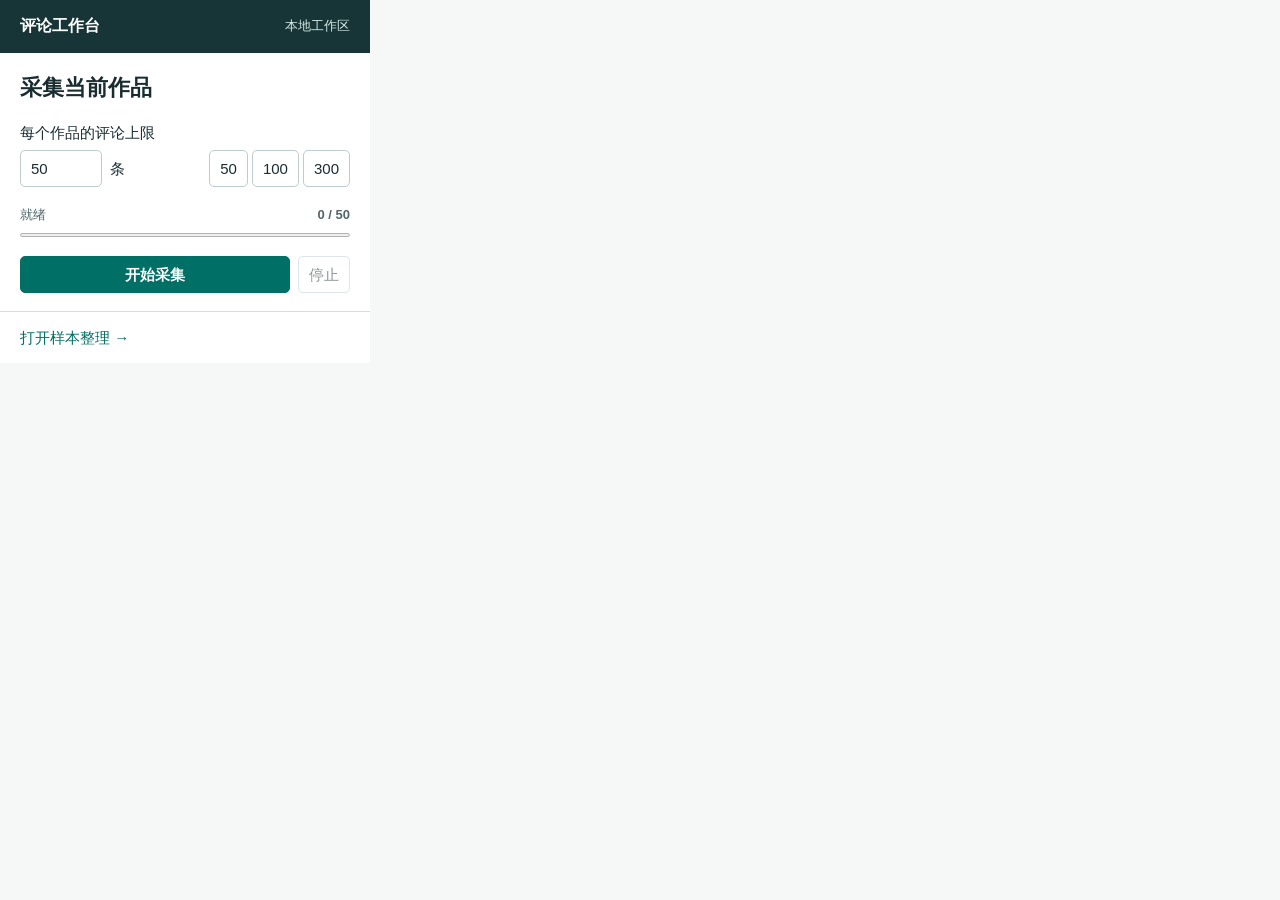
==== extension/popup.html @ 13681831 "发布评论工作台：支持抖音视频与知乎文章、回答" ====
<!doctype html><html lang="zh-CN"><head><meta charset="utf-8"><title>当前作品采集</title><link rel="stylesheet" href="ui.css"></head>
<body class="popup"><header><strong class="brand">评论工作台</strong><small>本地工作区</small></header>
<main><h1 id="heading">采集当前作品</h1><label for="limit">每个作品的评论上限</label>
<div class="settings"><input id="limit" type="number" min="1" max="1000" step="1" value="50" required><span>条</span><div class="presets"><button data-n="50">50</button><button data-n="100">100</button><button data-n="300">300</button></div></div>
<div class="meter"><span id="phase">就绪</span><b id="count">0 / 50</b></div><progress id="bar" value="0" max="50"></progress>
<div class="actions"><button class="primary" id="start">开始采集</button><button id="stop" disabled>停止</button></div>
<output id="msg" role="status"></output></main><footer><button class="link" id="review">打开样本整理 →</button></footer><script src="sites.js"></script><script src="popup.js"></script></body></html>
---- extension/ui.css ----
:root{color-scheme:light;--ink:#192d30;--muted:#52666b;--line:#d3dedf;--brand:#006f65;font:15px/1.55 "Segoe UI","Microsoft YaHei",sans-serif;color:var(--ink);background:#f6f8f8}*{box-sizing:border-box}body{margin:0}button,input,select{font:inherit}button,input,select{border:1px solid #bdccce;border-radius:5px;background:white;padding:6px 10px;color:var(--ink)}button{cursor:pointer}button:hover{border-color:var(--brand);background:#eff7f5}button:disabled{cursor:default;opacity:.5}button:focus-visible,input:focus-visible,select:focus-visible{outline:3px solid #268b9e;outline-offset:2px}.primary,.primary:hover{background:var(--brand);color:white;border-color:var(--brand);font-weight:650}.link{border:0;background:transparent;color:var(--brand);padding-left:0}.popup{width:370px;background:white}.popup header,.workspace header{display:flex;justify-content:space-between;align-items:center;gap:16px;background:#173536;color:white;padding:14px 20px}.brand{font-size:16px}.popup header small,.workspace header small{color:#d3e9e6}.popup main,.popup footer{padding:18px 20px}.popup footer{border-top:1px solid var(--line);padding-block:8px}.popup h1{font-size:22px;margin:0 0 16px}.settings,.actions,.meter,.controls,.summary{display:flex;align-items:center;gap:8px;flex-wrap:wrap}.settings{margin:6px 0 18px}.settings input{width:82px}.presets{margin-left:auto}.presets button{margin-left:4px}.meter{justify-content:space-between;font-size:13px;color:var(--muted)}progress{width:100%;height:8px;accent-color:var(--brand);margin:5px 0 14px}.actions .primary{flex:1}output{display:block;color:#984c23}.workspace main{max-width:1080px;margin:auto;padding:24px clamp(14px,3%,40px)}h1{font-size:25px;margin:0 0 6px}h2{font-size:17px;margin:0;overflow-wrap:anywhere}.summary{color:var(--muted);margin-bottom:18px}.controls{border-block:1px solid var(--line);padding:12px 0}.controls input{flex:1;min-width:150px}article{background:white;margin-top:18px;padding:16px;border:1px solid var(--line);border-radius:6px}small{color:var(--muted)}ul{list-style:none;padding:0;margin:8px 0}li{padding:10px 0;border-top:1px solid var(--line);display:grid;grid-template-columns:minmax(0,1fr) auto;align-items:start;gap:6px 12px}.text{white-space:pre-wrap;overflow-wrap:anywhere}.coding{grid-column:1/-1;display:flex;gap:8px;align-items:center;flex-wrap:wrap}.coding input{flex:1;max-width:520px;min-width:140px}.empty{padding:30px;text-align:center;color:var(--muted)}
summary{cursor:pointer;overflow-wrap:anywhere}summary small{display:block;margin-left:18px}.danger{color:#982a33}dialog{border:1px solid #bdccce;border-radius:6px;min-width:min(350px,86vw)}dialog form,.typeRow{display:flex;align-items:center;justify-content:space-between;gap:8px;padding:6px 0}.typeRow input{min-width:0}.workspace li div{overflow-wrap:anywhere;white-space:pre-wrap}
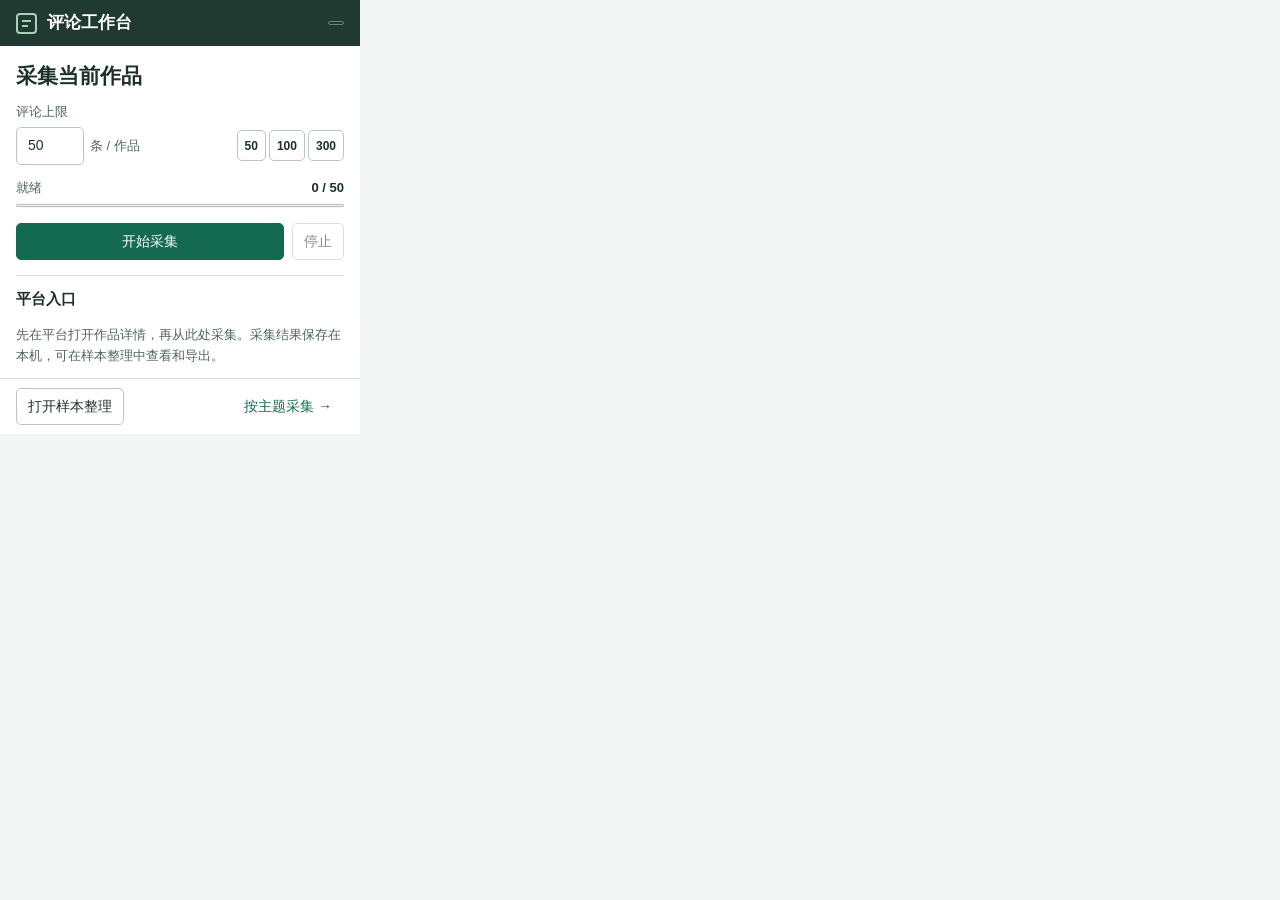
==== commit bf9aa02b: "支持五平台评论层级、来源整理与主题检索队列" ====
--- a/extension/popup.html
+++ b/extension/popup.html
@@ -1,7 +1,19 @@
-<!doctype html><html lang="zh-CN"><head><meta charset="utf-8"><title>当前作品采集</title><link rel="stylesheet" href="ui.css"></head>
-<body class="popup"><header><strong class="brand">评论工作台</strong><small>本地工作区</small></header>
-<main><h1 id="heading">采集当前作品</h1><label for="limit">每个作品的评论上限</label>
-<div class="settings"><input id="limit" type="number" min="1" max="1000" step="1" value="50" required><span>条</span><div class="presets"><button data-n="50">50</button><button data-n="100">100</button><button data-n="300">300</button></div></div>
-<div class="meter"><span id="phase">就绪</span><b id="count">0 / 50</b></div><progress id="bar" value="0" max="50"></progress>
-<div class="actions"><button class="primary" id="start">开始采集</button><button id="stop" disabled>停止</button></div>
-<output id="msg" role="status"></output></main><footer><button class="link" id="review">打开样本整理 →</button></footer><script src="sites.js"></script><script src="popup.js"></script></body></html>
+<!doctype html>
+<html lang="zh-CN">
+<head><meta charset="utf-8"><meta name="viewport" content="width=device-width,initial-scale=1"><title>当前作品采集</title><link rel="stylesheet" href="ui.css"></head>
+<body class="popup"><header class="topbar"><div class="topinner">
+  <strong class="brand"><i class="brandMark" aria-hidden="true"></i>评论工作台</strong><span id="version" class="version"></span>
+</div></header>
+<main>
+  <section aria-label="当前采集"><h1 id="heading">采集当前作品</h1>
+    <label for="limit">评论上限</label><div class="settings"><input id="limit" type="number" min="1" max="1000" step="1" value="50" required><span>条 / 作品</span><div class="presets"><button data-n="50">50</button><button data-n="100">100</button><button data-n="300">300</button></div></div>
+    <div class="meter"><span id="phase">就绪</span><b id="count">0 / 50</b></div><progress id="bar" aria-label="采集进度" value="0" max="50"></progress>
+    <div class="actions"><button class="primary" id="start">开始采集</button><button id="stop" disabled>停止</button></div>
+    <output id="msg" role="status"></output>
+  </section>
+  <section class="platformSection" aria-labelledby="platformHeading"><h2 id="platformHeading">平台入口</h2><div id="platformLinks" class="platformLinks"></div>
+    <p>先在平台打开作品详情，再从此处采集。采集结果保存在本机，可在样本整理中查看和导出。</p>
+  </section>
+</main>
+<footer><button id="review">打开样本整理</button><button id="openTopic" class="quiet">按主题采集 <span aria-hidden="true">→</span></button></footer>
+<script src="sites.js"></script><script src="popup.js"></script></body></html>
--- a/extension/ui.css
+++ b/extension/ui.css
@@ -1,2 +1,130 @@
-:root{color-scheme:light;--ink:#192d30;--muted:#52666b;--line:#d3dedf;--brand:#006f65;font:15px/1.55 "Segoe UI","Microsoft YaHei",sans-serif;color:var(--ink);background:#f6f8f8}*{box-sizing:border-box}body{margin:0}button,input,select{font:inherit}button,input,select{border:1px solid #bdccce;border-radius:5px;background:white;padding:6px 10px;color:var(--ink)}button{cursor:pointer}button:hover{border-color:var(--brand);background:#eff7f5}button:disabled{cursor:default;opacity:.5}button:focus-visible,input:focus-visible,select:focus-visible{outline:3px solid #268b9e;outline-offset:2px}.primary,.primary:hover{background:var(--brand);color:white;border-color:var(--brand);font-weight:650}.link{border:0;background:transparent;color:var(--brand);padding-left:0}.popup{width:370px;background:white}.popup header,.workspace header{display:flex;justify-content:space-between;align-items:center;gap:16px;background:#173536;color:white;padding:14px 20px}.brand{font-size:16px}.popup header small,.workspace header small{color:#d3e9e6}.popup main,.popup footer{padding:18px 20px}.popup footer{border-top:1px solid var(--line);padding-block:8px}.popup h1{font-size:22px;margin:0 0 16px}.settings,.actions,.meter,.controls,.summary{display:flex;align-items:center;gap:8px;flex-wrap:wrap}.settings{margin:6px 0 18px}.settings input{width:82px}.presets{margin-left:auto}.presets button{margin-left:4px}.meter{justify-content:space-between;font-size:13px;color:var(--muted)}progress{width:100%;height:8px;accent-color:var(--brand);margin:5px 0 14px}.actions .primary{flex:1}output{display:block;color:#984c23}.workspace main{max-width:1080px;margin:auto;padding:24px clamp(14px,3%,40px)}h1{font-size:25px;margin:0 0 6px}h2{font-size:17px;margin:0;overflow-wrap:anywhere}.summary{color:var(--muted);margin-bottom:18px}.controls{border-block:1px solid var(--line);padding:12px 0}.controls input{flex:1;min-width:150px}article{background:white;margin-top:18px;padding:16px;border:1px solid var(--line);border-radius:6px}small{color:var(--muted)}ul{list-style:none;padding:0;margin:8px 0}li{padding:10px 0;border-top:1px solid var(--line);display:grid;grid-template-columns:minmax(0,1fr) auto;align-items:start;gap:6px 12px}.text{white-space:pre-wrap;overflow-wrap:anywhere}.coding{grid-column:1/-1;display:flex;gap:8px;align-items:center;flex-wrap:wrap}.coding input{flex:1;max-width:520px;min-width:140px}.empty{padding:30px;text-align:center;color:var(--muted)}
-summary{cursor:pointer;overflow-wrap:anywhere}summary small{display:block;margin-left:18px}.danger{color:#982a33}dialog{border:1px solid #bdccce;border-radius:6px;min-width:min(350px,86vw)}dialog form,.typeRow{display:flex;align-items:center;justify-content:space-between;gap:8px;padding:6px 0}.typeRow input{min-width:0}.workspace li div{overflow-wrap:anywhere;white-space:pre-wrap}
+:root{color-scheme:light;--ink:#1e302e;--muted:#51635e;--line:#d7e0dc;--accent:#146951;--tint:#eaf3ee;--paper:#fff;font:14px/1.55 "Segoe UI","Microsoft YaHei",sans-serif;color:var(--ink);background:#f4f6f5}
+*{box-sizing:border-box}
+body{margin:0}
+button,input,select,textarea{font:inherit;color:inherit}
+button,input:not([type=checkbox]),select,textarea{border:1px solid #b9c7c0;border-radius:5px;background:white;padding:7px 11px;min-height:36px;max-width:100%}
+button{cursor:pointer;font-weight:550}
+button:enabled:hover,.quiet:hover{border-color:#689882;background:#edf4ef}
+button:disabled{opacity:.55;cursor:default}
+:is(button,input,select,textarea,a,summary):focus-visible{outline:3px solid #29856d;outline-offset:2px}
+a{color:var(--accent);text-underline-offset:3px}
+button.primary,button.primary:enabled:hover{background:var(--accent);border-color:var(--accent);color:white}
+button.quiet{color:var(--accent);background:transparent;border-color:transparent}
+button.danger{color:#9b3540;background:transparent}
+small{color:var(--muted)}
+.topbar{background:#203a32;color:white}
+.topinner{max-width:1184px;margin:auto;padding:0 32px;min-height:55px;display:flex;align-items:center;gap:30px}
+.brand{display:inline-flex;align-items:center;gap:10px;font-weight:650;font-size:17px;white-space:nowrap}
+.brandMark{width:21px;height:21px;border:2px solid #adcfb7;border-radius:4px;position:relative;display:inline-block}
+.brandMark:before,.brandMark:after{content:"";position:absolute;width:9px;height:2px;background:#adcfb7;left:4px;top:5px}
+.brandMark:after{width:6px;top:10px}
+nav{display:flex;align-items:center;gap:20px;font-size:13px}
+nav a{color:#e1eae3;text-decoration:none}
+nav a:hover{text-decoration:underline}
+.local,.version{margin-left:auto;white-space:nowrap;color:#d2e4d7;font-size:12px}
+.version{font-variant-numeric:tabular-nums;border:1px solid #6e8878;border-radius:4px;padding:1px 7px}
+.workspace main{max-width:1184px;margin:auto;padding:28px 32px 60px}
+.workspace main>section{scroll-margin-top:18px}
+h1,h2,h3,p{margin:0}
+h1{font-size:28px;line-height:1.3;font-weight:700}
+h2{font-size:19px;line-height:1.4}
+.pageHeading,.libraryHead,.maintenance,.actions,.meter,.workHeadline,.workMeta,.workActions,.controls,.settings,.presets,.typeRow,.dialogHead,#addtype,.sourceBadge{display:flex;align-items:center;gap:8px}
+.pageHeading,.libraryHead,.maintenance,.meter,.dialogHead{justify-content:space-between}
+.kicker{color:var(--accent);font-size:12px;font-weight:650;margin-bottom:3px}
+.stats{display:grid;grid-template-columns:repeat(3,minmax(0,1fr));margin:19px 0 25px;border-block:1px solid var(--line);padding:14px 0}
+.stats>div{display:flex;align-items:baseline;gap:9px;padding-inline:20px;border-left:1px solid var(--line)}
+.stats>div:first-child{border-left:0;padding-left:0}
+.stats b{font-size:25px;line-height:1.15;font-variant-numeric:tabular-nums}
+.stats span,.resultCount,.workMeta,.controls label,.filters label,.settings span,.popup label,.platformSection p{color:var(--muted);font-size:13px}
+.libraryHead{margin-bottom:10px}
+.filters{display:grid;grid-template-columns:minmax(190px,2.6fr) minmax(120px,1fr) minmax(140px,1.35fr) auto;align-items:end;gap:12px}
+.filters label,.controls label:not(.check){display:grid;gap:4px;min-width:0}
+.filters input,.filters select{width:100%;color:var(--ink)}
+.filters button{margin-bottom:1px}
+.resultCount{padding:13px 0 8px;font-variant-numeric:tabular-nums}
+#list{background:white;border:1px solid var(--line);border-radius:6px}
+.workCard{position:relative;border-bottom:1px solid var(--line)}
+.workCard:last-child{border-bottom:0}
+.workCard summary{position:relative;list-style:none;padding:13px 192px 13px 43px;min-height:68px;cursor:pointer}
+.workCard summary::-webkit-details-marker{display:none}
+.workCard summary:before{content:"";position:absolute;left:18px;top:25px;width:7px;height:7px;border-right:1.5px solid #566860;border-top:1.5px solid #566860;transform:rotate(45deg)}
+.workCard [open]>summary:before{transform:rotate(135deg)}
+.workCard summary:hover,.workCard details[open] summary{background:#f5f9f6}
+.workHeadline,.workMeta,.workActions,.controls,.typeRow{flex-wrap:wrap}
+.workHeadline{gap:9px}
+.workHeadline strong{overflow-wrap:anywhere;min-width:0;font-size:15px}
+.sourceBadge{flex:none;gap:5px;background:#f4f6f5;border:1px solid #dce3df;border-radius:4px;padding:1px 6px;font-size:12px;line-height:19px}
+.sourceBadge img{width:14px;height:14px}
+.workMeta{gap:4px 11px;margin-top:5px}
+.workMeta span:not(:first-child):before{content:"·";margin-right:9px;color:#74867a}
+.workActions{position:absolute;right:14px;top:17px;gap:12px}
+.workActions a,.workActions .danger{font-size:13px}
+.workActions a{font-weight:600;text-decoration:none;padding:4px}
+.workActions a:hover{text-decoration:underline}
+.workActions .danger{min-height:31px;padding:3px 8px;border-color:transparent}
+.workActions .danger:hover{border-color:#d6b1b7;background:#f9eeee}
+.controls{gap:10px;padding:12px 0}
+.workCard .controls,.workCard ul{margin:0 16px 0 43px}
+.workCard ul{padding:0;list-style:none}
+.workCard li{display:grid;grid-template-columns:minmax(0,1fr) auto;align-items:start;gap:10px;border-top:1px solid var(--line);padding:10px 0;overflow-wrap:anywhere}
+.workCard li div div{white-space:pre-wrap}
+.workCard li button{font-size:12px;min-height:30px}
+.empty{padding:27px 18px;text-align:center}
+.empty p,.platformSection p{color:var(--muted);margin-top:5px}
+#tools,#topicPanel:not(:empty){margin-top:32px}
+.tool,.maintenance{border-top:1px solid var(--line);padding:11px 0}
+.tool summary{cursor:pointer;font-weight:600}
+.check{display:inline-flex;align-items:center;gap:5px}
+.maintenance{font-size:13px;color:var(--muted)}
+.tool output{font-size:13px}
+output{display:block;color:#874417;overflow-wrap:anywhere}
+output:not(:empty){margin:5px 0}
+dialog{border:1px solid var(--line);border-radius:6px;color:var(--ink);width:min(480px,92vw);max-height:85vh;padding:18px}
+dialog::backdrop{background:rgba(22,37,32,.38)}
+.dialogHead{margin-bottom:12px}
+.typeRow,#addtype{padding:6px 0}
+.typeRow{flex-wrap:nowrap}
+.typeRow input,#addtype input{min-width:0;flex:1}
+.typeRow small{margin-left:auto}
+.popup{width:360px;max-width:100vw;background:white}
+.popup .topinner{padding:0 16px;min-height:46px}
+.popup main{padding:16px 16px 12px}
+.popup h1{font-size:21px;margin-bottom:12px}
+.popup h2{font-size:15px}
+.settings{flex-wrap:wrap;gap:6px;margin:4px 0 13px}
+.settings input{width:68px}
+.presets{margin-left:auto;gap:3px}
+.presets button{min-height:31px;padding:3px 7px;font-size:12px}
+.meter{align-items:flex-start;font-size:13px;color:var(--muted);gap:8px}
+.meter b{color:var(--ink);flex-shrink:0;font-variant-numeric:tabular-nums}
+progress{width:100%;height:7px;accent-color:var(--accent);margin:4px 0 10px}
+.popup .actions .primary{flex:1}
+.platformSection{margin-top:15px;padding-top:12px;border-top:1px solid var(--line)}
+.platformLinks{display:grid;grid-template-columns:repeat(5,minmax(0,1fr));gap:4px;margin:8px 0}
+.platformLinks a{display:grid;justify-items:center;gap:5px;padding:5px 0;text-decoration:none;color:var(--ink);font-size:12px;border-radius:4px}
+.platformLinks a:hover{background:var(--tint)}
+.platformLinks img{width:22px;height:22px}
+.popup footer{padding:9px 16px;border-top:1px solid var(--line);display:flex;justify-content:space-between;gap:6px}
+@media(max-width:700px){
+ .workspace main{padding:20px 13px 40px}
+ .workspace .topinner{padding:0 13px;gap:16px;flex-wrap:wrap}
+ .workspace .local{display:none}
+ nav{gap:14px}
+ .filters{grid-template-columns:1fr 1fr;gap:8px}
+ .filterKeyword{grid-column:1/-1}
+ .filters #resetFilters{grid-column:1/-1;justify-self:end;min-height:29px;padding-block:1px}
+ .stats{margin:14px 0 17px}
+ .stats>div{padding-inline:12px;display:grid;gap:4px}
+ .stats b{font-size:22px}
+ .workCard summary{padding:11px 12px 46px 31px}
+ .workCard summary:before{left:12px;top:20px}
+ .workActions{left:31px;right:auto;top:auto;bottom:auto;gap:10px}
+ .workCard:has(details:not([open])) .workActions{bottom:7px}
+ .workCard:has(details[open]) .workActions{position:static;justify-content:flex-end;padding:6px 12px;border-top:1px solid var(--line)}
+ .workCard details[open] summary{padding-bottom:12px}
+ .workCard .controls,.workCard ul{margin-inline:12px}
+ .pageHeading .actions{gap:4px}
+ .pageHeading .actions button{padding-inline:8px}
+ .controls label:not(.check){width:100%}
+}
+@media(max-width:360px){.workspace .brand{font-size:15px}.workspace nav{gap:9px}.pageHeading{align-items:flex-end}h1{font-size:24px}}
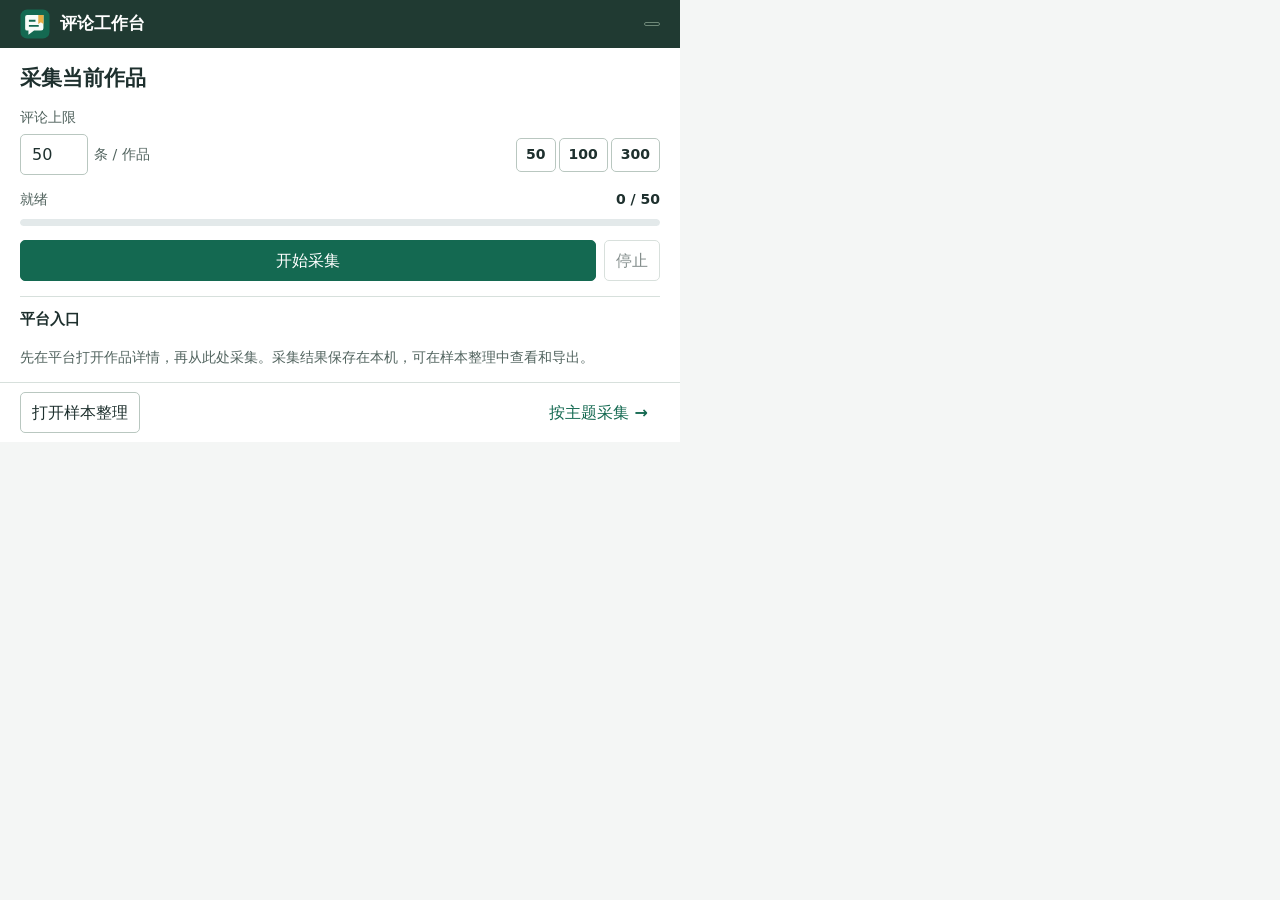
==== commit 94acbf38: "Widen the toolbar popup and restore sample controls" ====
--- a/extension/popup.html
+++ b/extension/popup.html
@@ -1,8 +1,8 @@
 <!doctype html>
 <html lang="zh-CN">
-<head><meta charset="utf-8"><meta name="viewport" content="width=device-width,initial-scale=1"><title>当前作品采集</title><link rel="stylesheet" href="ui.css"></head>
+<head><meta charset="utf-8"><meta name="viewport" content="width=device-width,initial-scale=1"><title>当前作品采集</title><link rel="icon" href="icons/workbench.svg"><link rel="stylesheet" href="ui.css"></head>
 <body class="popup"><header class="topbar"><div class="topinner">
-  <strong class="brand"><i class="brandMark" aria-hidden="true"></i>评论工作台</strong><span id="version" class="version"></span>
+  <strong class="brand"><img class="brandMark" src="icons/workbench.svg" alt="">评论工作台</strong><span id="version" class="version"></span>
 </div></header>
 <main>
   <section aria-label="当前采集"><h1 id="heading">采集当前作品</h1>
--- a/extension/ui.css
+++ b/extension/ui.css
@@ -1,7 +1,7 @@
-:root{color-scheme:light;--ink:#1e302e;--muted:#51635e;--line:#d7e0dc;--accent:#146951;--tint:#eaf3ee;--paper:#fff;font:14px/1.55 "Segoe UI","Microsoft YaHei",sans-serif;color:var(--ink);background:#f4f6f5}
+:root{color-scheme:light;--ink:#1e302e;--muted:#51635e;--line:#d7e0dc;--accent:#146951;--tint:#eaf3ee;--paper:#fff;font:16px/1.6 "Microsoft YaHei UI","Microsoft YaHei","PingFang SC","Noto Sans CJK SC",system-ui,sans-serif;color:var(--ink);background:#f4f6f5}
 *{box-sizing:border-box}
-body{margin:0}
-button,input,select,textarea{font:inherit;color:inherit}
+body{margin:0;font:inherit}
+button,input,select,textarea{font:inherit;letter-spacing:0;color:inherit}
 button,input:not([type=checkbox]),select,textarea{border:1px solid #b9c7c0;border-radius:5px;background:white;padding:7px 11px;min-height:36px;max-width:100%}
 button{cursor:pointer;font-weight:550}
 button:enabled:hover,.quiet:hover{border-color:#689882;background:#edf4ef}
@@ -15,16 +15,15 @@
 .topbar{background:#203a32;color:white}
 .topinner{max-width:1184px;margin:auto;padding:0 32px;min-height:55px;display:flex;align-items:center;gap:30px}
 .brand{display:inline-flex;align-items:center;gap:10px;font-weight:650;font-size:17px;white-space:nowrap}
-.brandMark{width:21px;height:21px;border:2px solid #adcfb7;border-radius:4px;position:relative;display:inline-block}
-.brandMark:before,.brandMark:after{content:"";position:absolute;width:9px;height:2px;background:#adcfb7;left:4px;top:5px}
-.brandMark:after{width:6px;top:10px}
-nav{display:flex;align-items:center;gap:20px;font-size:13px}
-nav a{color:#e1eae3;text-decoration:none}
-nav a:hover{text-decoration:underline}
+.brandMark{width:30px;height:30px;flex:none}
+nav{display:flex;align-items:center;gap:6px;font-size:14px}
+nav a{color:#e1eae3;text-decoration:none;border-radius:4px;padding:5px 9px;white-space:nowrap}
+nav a:hover{background:#334d44}
+nav a[aria-current=page]{color:white;background:#3f594e;box-shadow:inset 0 -2px #a0c4aa}
 .local,.version{margin-left:auto;white-space:nowrap;color:#d2e4d7;font-size:12px}
 .version{font-variant-numeric:tabular-nums;border:1px solid #6e8878;border-radius:4px;padding:1px 7px}
 .workspace main{max-width:1184px;margin:auto;padding:28px 32px 60px}
-.workspace main>section{scroll-margin-top:18px}
+.workspace [data-page][hidden]{display:none}
 h1,h2,h3,p{margin:0}
 h1{font-size:28px;line-height:1.3;font-weight:700}
 h2{font-size:19px;line-height:1.4}
@@ -35,7 +34,7 @@
 .stats>div{display:flex;align-items:baseline;gap:9px;padding-inline:20px;border-left:1px solid var(--line)}
 .stats>div:first-child{border-left:0;padding-left:0}
 .stats b{font-size:25px;line-height:1.15;font-variant-numeric:tabular-nums}
-.stats span,.resultCount,.workMeta,.controls label,.filters label,.settings span,.popup label,.platformSection p{color:var(--muted);font-size:13px}
+.stats span,.resultCount,.workMeta,.controls label,.filters label,.settings span,.popup label,.platformSection p{color:var(--muted);font-size:14px}
 .libraryHead{margin-bottom:10px}
 .filters{display:grid;grid-template-columns:minmax(190px,2.6fr) minmax(120px,1fr) minmax(140px,1.35fr) auto;align-items:end;gap:12px}
 .filters label,.controls label:not(.check){display:grid;gap:4px;min-width:0}
@@ -52,7 +51,7 @@
 .workCard summary:hover,.workCard details[open] summary{background:#f5f9f6}
 .workHeadline,.workMeta,.workActions,.controls,.typeRow{flex-wrap:wrap}
 .workHeadline{gap:9px}
-.workHeadline strong{overflow-wrap:anywhere;min-width:0;font-size:15px}
+.workHeadline strong{overflow-wrap:anywhere;min-width:0;font-size:16px}
 .sourceBadge{flex:none;gap:5px;background:#f4f6f5;border:1px solid #dce3df;border-radius:4px;padding:1px 6px;font-size:12px;line-height:19px}
 .sourceBadge img{width:14px;height:14px}
 .workMeta{gap:4px 11px;margin-top:5px}
@@ -68,12 +67,17 @@
 .workCard ul{padding:0;list-style:none}
 .workCard li{display:grid;grid-template-columns:minmax(0,1fr) auto;align-items:start;gap:10px;border-top:1px solid var(--line);padding:10px 0;overflow-wrap:anywhere}
 .workCard li div div{white-space:pre-wrap}
-.workCard li button{font-size:12px;min-height:30px}
+.workCard li button{font-size:14px;min-height:32px}
 .empty{padding:27px 18px;text-align:center}
 .empty p,.platformSection p{color:var(--muted);margin-top:5px}
-#tools,#topicPanel:not(:empty){margin-top:32px}
-.tool,.maintenance{border-top:1px solid var(--line);padding:11px 0}
-.tool summary{cursor:pointer;font-weight:600}
+#tools .pageHeading,#topicView .pageHeading{margin-bottom:22px}
+.tool{border-top:1px solid var(--line);padding:18px 0}
+.creditBrand{display:flex;align-items:center;gap:16px;margin:22px 0;padding-top:22px;border-top:1px solid var(--line)}
+.creditBrand p,.creditList dt{color:var(--muted)}
+.creditList{max-width:540px;margin:0}
+.creditList div{display:grid;grid-template-columns:96px minmax(0,1fr);padding:12px 0;border-top:1px solid var(--line)}
+.creditList dd{margin:0;overflow-wrap:anywhere}
+#clear:hover{background:#fbebed;border-color:#c78088}
 .check{display:inline-flex;align-items:center;gap:5px}
 .maintenance{font-size:13px;color:var(--muted)}
 .tool output{font-size:13px}
@@ -86,30 +90,45 @@
 .typeRow{flex-wrap:nowrap}
 .typeRow input,#addtype input{min-width:0;flex:1}
 .typeRow small{margin-left:auto}
-.popup{width:360px;max-width:100vw;background:white}
-.popup .topinner{padding:0 16px;min-height:46px}
-.popup main{padding:16px 16px 12px}
+.popup{width:min(680px,100%);background:white}
+.actionPopup,.actionPopup .popup{width:680px}
+.popup .topinner{padding:0 20px;min-height:48px}
+.popup main{padding:17px 20px 13px}
 .popup h1{font-size:21px;margin-bottom:12px}
 .popup h2{font-size:15px}
 .settings{flex-wrap:wrap;gap:6px;margin:4px 0 13px}
 .settings input{width:68px}
 .presets{margin-left:auto;gap:3px}
-.presets button{min-height:31px;padding:3px 7px;font-size:12px}
-.meter{align-items:flex-start;font-size:13px;color:var(--muted);gap:8px}
+.presets button{min-height:34px;padding:3px 9px;font-size:14px}
+.meter{align-items:flex-start;font-size:14px;color:var(--muted);gap:8px}
 .meter b{color:var(--ink);flex-shrink:0;font-variant-numeric:tabular-nums}
 progress{width:100%;height:7px;accent-color:var(--accent);margin:4px 0 10px}
 .popup .actions .primary{flex:1}
 .platformSection{margin-top:15px;padding-top:12px;border-top:1px solid var(--line)}
 .platformLinks{display:grid;grid-template-columns:repeat(5,minmax(0,1fr));gap:4px;margin:8px 0}
-.platformLinks a{display:grid;justify-items:center;gap:5px;padding:5px 0;text-decoration:none;color:var(--ink);font-size:12px;border-radius:4px}
+.platformLinks a{display:grid;justify-items:center;gap:5px;padding:5px 0;text-decoration:none;color:var(--ink);font-size:14px;border-radius:4px}
 .platformLinks a:hover{background:var(--tint)}
 .platformLinks img{width:22px;height:22px}
-.popup footer{padding:9px 16px;border-top:1px solid var(--line);display:flex;justify-content:space-between;gap:6px}
+.popup footer{padding:9px 20px;border-top:1px solid var(--line);display:flex;justify-content:space-between;gap:6px}
+.local,.version,.kicker,.sourceBadge,.workActions a,.workActions .danger,
+.workspace small,.popup small,.tool output,.maintenance,.workspace nav a{font-size:14px}
+.popup .platformLinks a{border:1px solid var(--line);padding:9px 0;background:#fbfcfc}
+.popup .platformLinks a:hover{background:var(--tint);border-color:#91b8a8}
+.popup .presets button[aria-pressed=true]{background:var(--tint);border-color:#75a28d}
+.popup progress{display:block;appearance:none;border:0;border-radius:4px;overflow:hidden;margin:8px 0 14px}
+.popup progress::-webkit-progress-bar{background:#e3e9ea;border-radius:4px}
+.popup progress::-webkit-progress-value{background:var(--accent);border-radius:4px}
+@media(prefers-reduced-motion:no-preference){
+ [data-page]:not([hidden]){animation:viewEnter .15s ease-out}
+ button,nav a,.platformLinks a{transition:background-color .13s ease-out,border-color .13s ease-out}
+ .workCard summary:before{transition:transform .14s ease-out}
+ @keyframes viewEnter{from{opacity:.65;transform:translateY(3px)}to{opacity:1;transform:translateY(0)}}
+}
 @media(max-width:700px){
  .workspace main{padding:20px 13px 40px}
  .workspace .topinner{padding:0 13px;gap:16px;flex-wrap:wrap}
  .workspace .local{display:none}
- nav{gap:14px}
+ nav{gap:2px}
  .filters{grid-template-columns:1fr 1fr;gap:8px}
  .filterKeyword{grid-column:1/-1}
  .filters #resetFilters{grid-column:1/-1;justify-self:end;min-height:29px;padding-block:1px}
@@ -123,8 +142,13 @@
  .workCard:has(details[open]) .workActions{position:static;justify-content:flex-end;padding:6px 12px;border-top:1px solid var(--line)}
  .workCard details[open] summary{padding-bottom:12px}
  .workCard .controls,.workCard ul{margin-inline:12px}
- .pageHeading .actions{gap:4px}
+ .pageHeading,.pageHeading .actions{flex-wrap:wrap}
+ .pageHeading .actions{gap:6px}
  .pageHeading .actions button{padding-inline:8px}
  .controls label:not(.check){width:100%}
 }
-@media(max-width:360px){.workspace .brand{font-size:15px}.workspace nav{gap:9px}.pageHeading{align-items:flex-end}h1{font-size:24px}}
+@media(max-width:390px){
+ .popup .topinner,.popup main,.popup footer{padding-inline:14px}
+ .workspace .brand{font-size:15px}.workspace .topinner{gap:7px}.workspace nav a{padding-inline:5px;font-size:14px}
+ .pageHeading{align-items:flex-end}h1{font-size:24px}
+}
